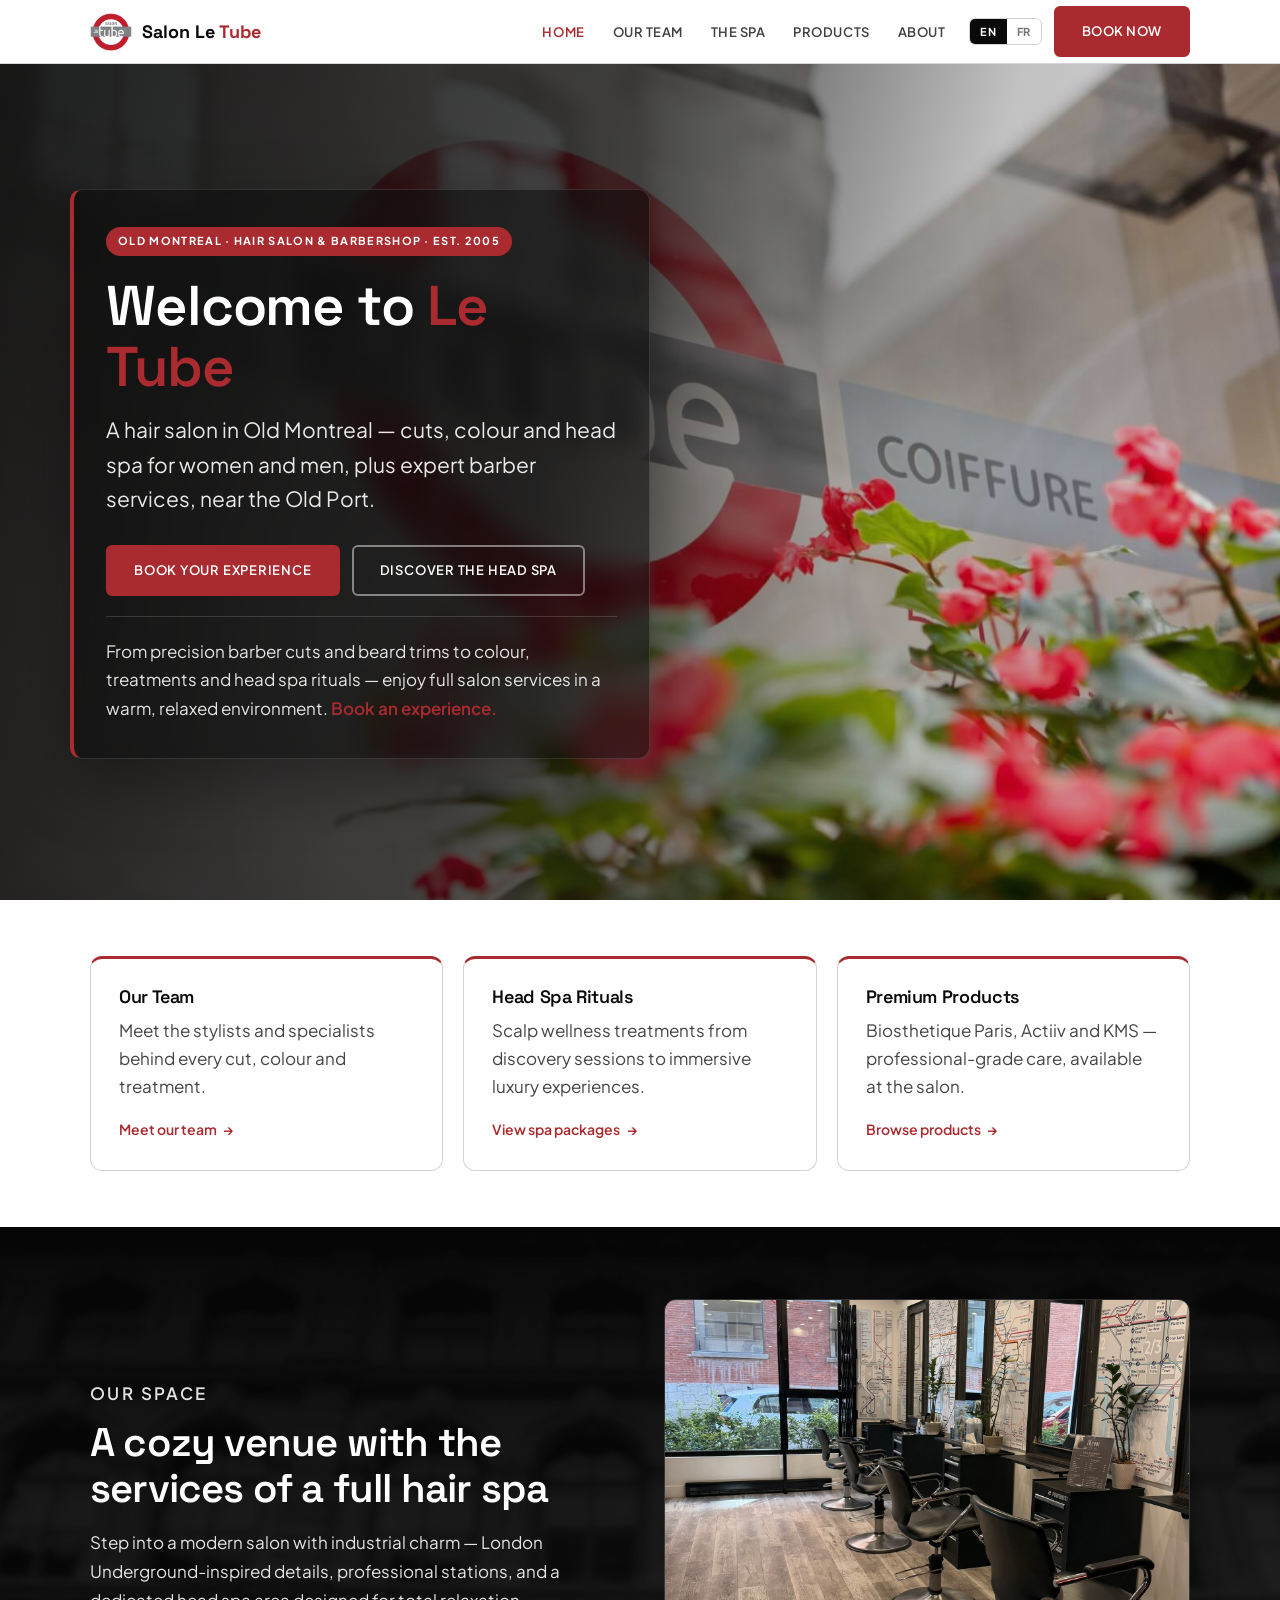
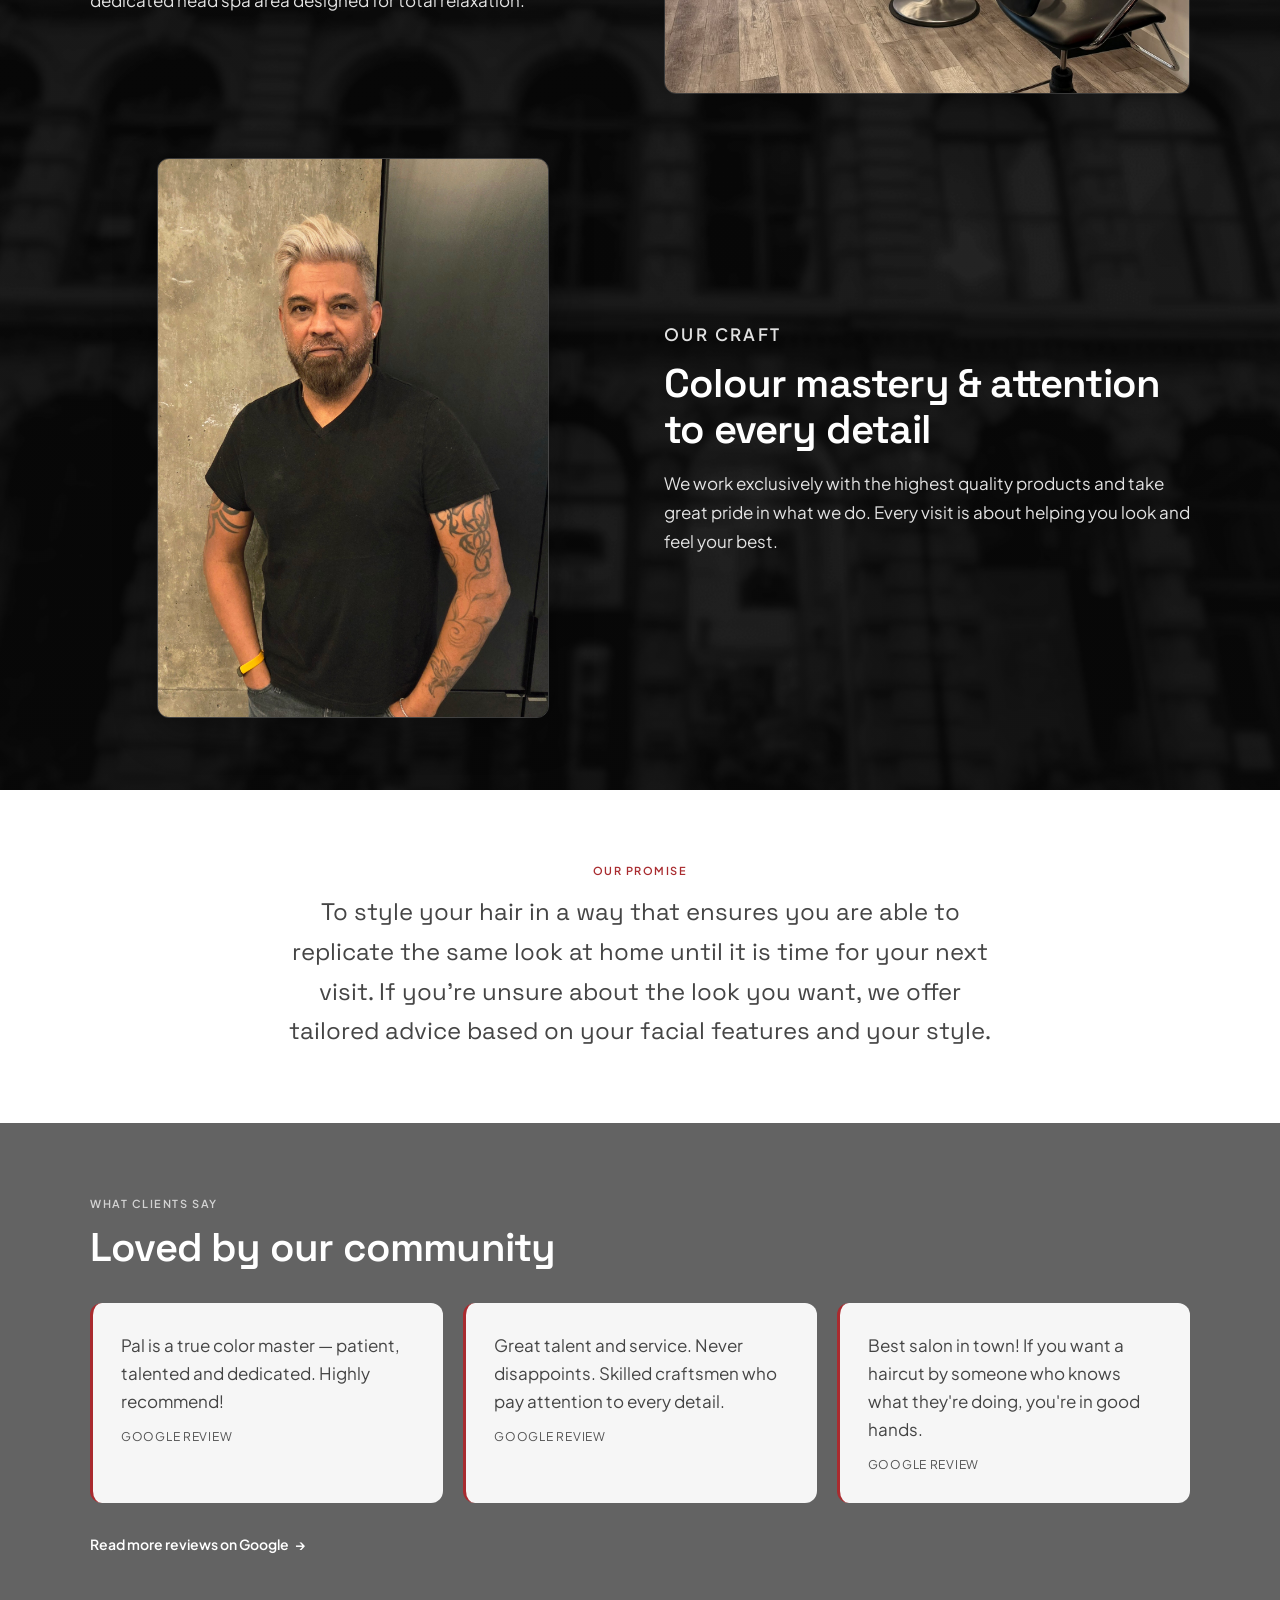
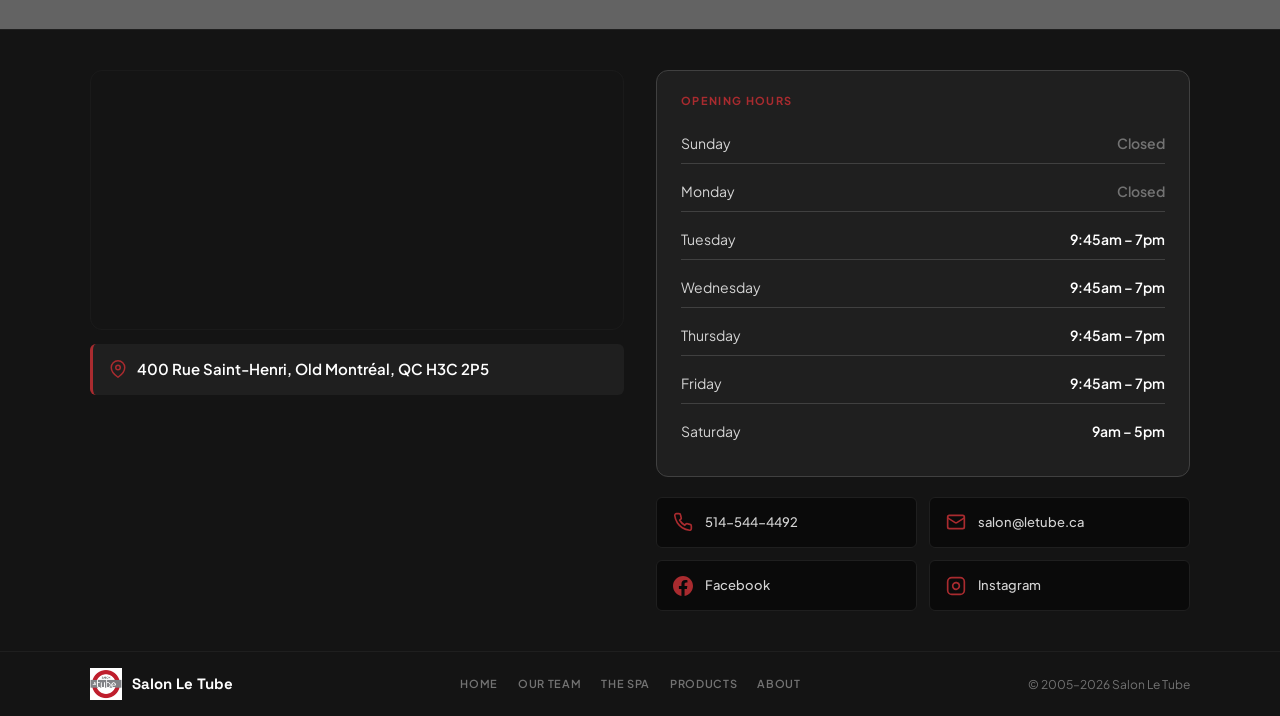
==== index.html @ 4792e8d9 "first commit" ====
<!DOCTYPE html>
<html lang="en">
<head>
  <meta charset="UTF-8">
  <meta name="viewport" content="width=device-width, initial-scale=1.0">
  <meta name="description" content="Salon Le Tube — hair salon and barbershop in Old Montreal near the Old Port. Haircuts, barber services, colour, head spa and extensions since 2005.">
  <meta name="keywords" content="hair salon Montreal, barbershop Montreal, barber Old Montreal, Salon Le Tube">
  <meta name="author" content="Salon Le Tube">
  <meta name="geo.region" content="CA-QC">
  <meta name="geo.placename" content="Montréal">
  <title>Salon Le Tube | Hair Salon &amp; Barbershop in Old Montreal</title>
  <link rel="canonical" href="https://letube.ca/">
  <link rel="icon" type="image/png" href="assets/images/logo-icon.png">
  <meta property="og:type" content="website">
  <meta property="og:site_name" content="Salon Le Tube">
  <meta property="og:url" content="https://letube.ca/">
  <meta property="og:title" content="Salon Le Tube | Hair Salon &amp; Barbershop in Old Montreal">
  <meta property="og:description" content="Hair salon and barbershop in Old Montreal near the Old Port. Cuts, barber services, colour and head spa.">
  <meta property="og:image" content="https://letube.ca/assets/images/hero-original-bg.jpg">
  <meta property="og:locale" content="en_CA">
  <meta property="og:locale:alternate" content="fr_CA">
  <meta name="twitter:card" content="summary_large_image">
  <meta name="twitter:title" content="Salon Le Tube | Hair Salon &amp; Barbershop in Old Montreal">
  <meta name="twitter:description" content="Hair salon and barbershop in Old Montreal near the Old Port.">
  <meta name="twitter:image" content="https://letube.ca/assets/images/hero-original-bg.jpg">
  <script type="application/ld+json" id="schema-json"></script>
  <link rel="preconnect" href="https://fonts.googleapis.com">
  <link rel="preconnect" href="https://fonts.gstatic.com" crossorigin>
  <link href="https://fonts.googleapis.com/css2?family=Plus+Jakarta+Sans:wght@400;500;600;700&family=Space+Grotesk:wght@400;500;600;700&display=swap" rel="stylesheet">
  <link rel="stylesheet" href="css/styles.css">
</head>
<body data-page="home">

  <header class="site-header">
    <div class="header-inner">
      <a href="index.html" class="logo">
        <img src="assets/images/logo-icon.png" alt="" width="42" height="42">
        <span class="logo-text">Salon Le <span>Tube</span></span>
      </a>
      <button class="nav-toggle" aria-label="Open menu" aria-expanded="false">
        <span></span><span></span><span></span>
      </button>
      <nav class="main-nav">
        <ul>
          <li><a href="index.html" class="active" data-i18n="nav.home">Home</a></li>
          <li><a href="team.html" data-i18n="nav.team">Our Team</a></li>
          <li><a href="spa.html" data-i18n="nav.spa">The Spa</a></li>
          <li><a href="products.html" data-i18n="nav.products">Products</a></li>
          <li><a href="about.html" data-i18n="nav.about">About</a></li>
        </ul>
        <div class="nav-actions">
          <div class="lang-toggle" role="group" aria-label="Language">
            <button type="button" class="lang-btn active" data-lang="en" aria-pressed="true">EN</button>
            <button type="button" class="lang-btn" data-lang="fr" aria-pressed="false">FR</button>
          </div>
          <a href="tel:+15145444492" class="btn btn-primary" data-i18n="nav.book">Book Now</a>
        </div>
      </nav>
    </div>
  </header>

  <main>
    <section class="hero">
      <div class="hero-bg">
        <img src="assets/images/hero-original-bg.jpg" alt="Salon Le Tube storefront in Old Montreal" data-i18n-alt="home.hero.alt">
        <div class="hero-overlay"></div>
      </div>
      <div class="container hero-inner">
        <div class="hero-content-box">
          <span class="hero-badge" data-i18n="home.hero.badge">Old Montreal · Est. 2005</span>
          <h1 data-i18n-html="home.hero.title">Welcome to <span class="text-red">Le Tube</span></h1>
          <p class="hero-sub" data-i18n="home.hero.sub">A hair salon in Old Montreal — cuts, colour and head spa for women and men, plus expert barber services, near the Old Port.</p>
          <div class="hero-actions">
            <a href="tel:+15145444492" class="btn btn-primary" data-i18n="home.hero.book">Book Your Experience</a>
            <a href="spa.html" class="btn btn-outline" data-i18n="home.hero.spa">Discover the Head Spa</a>
          </div>
          <p class="hero-tagline" data-i18n-html="home.hero.tagline">Enjoy all the services of a large hair spa while feeling at home in a warm, relaxed environment. <a href="tel:+15145444492">Book an experience.</a></p>
        </div>
      </div>
    </section>

    <section class="section intro-strip">
      <div class="container">
        <div class="intro-grid">
          <article class="intro-card">
            <h3 data-i18n="home.card.team.title">Our Team</h3>
            <p data-i18n="home.card.team.text">Meet the stylists and specialists behind every cut, colour and treatment.</p>
            <a href="team.html" class="link-arrow" data-i18n="home.card.team.link">Meet our team</a>
          </article>
          <article class="intro-card">
            <h3 data-i18n="home.card.spa.title">Head Spa Rituals</h3>
            <p data-i18n="home.card.spa.text">Scalp wellness treatments from discovery sessions to immersive luxury experiences.</p>
            <a href="spa.html" class="link-arrow" data-i18n="home.card.spa.link">View spa packages</a>
          </article>
          <article class="intro-card">
            <h3 data-i18n="home.card.products.title">Premium Products</h3>
            <p data-i18n="home.card.products.text">Biosthetique Paris, Actiiv and KMS — professional-grade care, available at the salon.</p>
            <a href="products.html" class="link-arrow" data-i18n="home.card.products.link">Browse products</a>
          </article>
        </div>
      </div>
    </section>

    <section class="section home-showcase">
      <div class="home-showcase-bg" aria-hidden="true"></div>
      <div class="home-showcase-overlay" aria-hidden="true"></div>
      <div class="container home-showcase-inner">
        <div class="showcase-row">
          <div class="showcase-text">
            <p class="eyebrow" data-i18n="home.space.eyebrow">Our Space</p>
            <h2 data-i18n="home.space.title">A cozy venue with the services of a full hair spa</h2>
            <p data-i18n="home.space.text">Step into a modern salon with industrial charm — London Underground-inspired details, professional stations, and a dedicated head spa area designed for total relaxation.</p>
          </div>
          <div class="showcase-image">
            <img src="assets/images/salon-stations.jpg" alt="Styling stations at Salon Le Tube" data-i18n-alt="home.space.alt">
          </div>
        </div>
        <div class="showcase-row reverse">
          <div class="showcase-text">
            <p class="eyebrow" data-i18n="home.craft.eyebrow">Our Craft</p>
            <h2 data-i18n="home.craft.title">Colour mastery &amp; attention to every detail</h2>
            <p data-i18n="home.craft.text">We work exclusively with the highest quality products and take great pride in what we do. Every visit is about helping you look and feel your best.</p>
          </div>
          <div class="showcase-image showcase-image--portrait">
            <img src="assets/images/salon-detail.jpg" alt="Stylist at Salon Le Tube" data-i18n-alt="home.craft.alt">
          </div>
        </div>
      </div>
    </section>

    <section class="section promise-section">
      <div class="container narrow">
        <p class="eyebrow red" data-i18n="home.promise.eyebrow">Our Promise</p>
        <blockquote data-i18n="home.promise.text">
          To style your hair in a way that ensures you are able to replicate the same look at home until it is time for your next visit. If you're unsure about the look you want, we offer tailored advice based on your facial features and your style.
        </blockquote>
      </div>
    </section>

    <section class="section reviews-section">
      <div class="reviews-video-bg" aria-hidden="true">
        <video autoplay muted loop playsinline>
          <source src="assets/images/salonvideo.mp4" type="video/mp4">
        </video>
        <div class="reviews-video-overlay"></div>
      </div>
      <div class="container reviews-content">
        <p class="eyebrow" data-i18n="home.reviews.eyebrow">What Clients Say</p>
        <h2 data-i18n="home.reviews.title">Loved by our community</h2>
        <div class="reviews-grid">
          <figure class="review-card">
            <blockquote data-i18n="home.reviews.1">Pal is a true color master — patient, talented and dedicated. Highly recommend!</blockquote>
            <figcaption data-i18n="home.reviews.source">Google Review</figcaption>
          </figure>
          <figure class="review-card">
            <blockquote data-i18n="home.reviews.2">Great talent and service. Never disappoints. Skilled craftsmen who pay attention to every detail.</blockquote>
            <figcaption data-i18n="home.reviews.source">Google Review</figcaption>
          </figure>
          <figure class="review-card">
            <blockquote data-i18n="home.reviews.3">Best salon in town! If you want a haircut by someone who knows what they're doing, you're in good hands.</blockquote>
            <figcaption data-i18n="home.reviews.source">Google Review</figcaption>
          </figure>
        </div>
        <a href="https://www.google.com/maps/search/Salon+Le+Tube+Montreal" target="_blank" rel="noopener" class="link-arrow link-arrow-light" data-i18n="home.reviews.link">Read more reviews on Google</a>
      </div>
    </section>
  </main>

  <div id="site-footer" data-partial="partials/footer.html"></div>

  <script src="js/footer-template.js"></script>
  <script src="js/seo.js"></script>
  <script src="js/i18n.js"></script>
  <script src="js/main.js"></script>
</body>
</html>
---- css/styles.css ----
/* Salon Le Tube — Black / Grey / Red */

:root {
  --black: #0a0a0a;
  --black-soft: #141414;
  --grey-900: #1f1f1f;
  --grey-700: #404040;
  --grey-500: #737373;
  --grey-600: #525252;
  --text-body-muted: #454545;
  --grey-300: #d4d4d4;
  --grey-100: #f5f5f5;
  --white: #ffffff;
  --red: #a92b2f;
  --red-hover: #c43338;
  --red-muted: rgba(169, 43, 47, 0.12);

  --font-display: 'Space Grotesk', system-ui, sans-serif;
  --font-body: 'Plus Jakarta Sans', system-ui, sans-serif;

  --header-height: 64px;
  --radius: 6px;
  --radius-lg: 12px;
  --shadow: 0 4px 24px rgba(0, 0, 0, 0.08);
  --transition: 0.25s ease;
}

*, *::before, *::after {
  box-sizing: border-box;
  margin: 0;
  padding: 0;
}

html {
  scroll-padding-top: var(--header-height);
  background: var(--grey-100);
}

body {
  display: flex;
  flex-direction: column;
  min-height: 100vh;
  font-family: var(--font-body);
  font-size: 1rem;
  line-height: 1.65;
  color: var(--grey-900);
  background: var(--grey-100);
  -webkit-font-smoothing: antialiased;
}

body.page-enter {
  animation: page-enter 0.32s ease-out forwards;
}

@keyframes page-enter {
  from { opacity: 0.92; }
  to { opacity: 1; }
}

@media (prefers-reduced-motion: reduce) {
  body.page-enter {
    animation: none;
  }

  .barber-pole-inner {
    animation: none;
  }

  .image-lightbox-dialog {
    animation: none;
  }

  .reviews-video-bg video {
    display: none;
  }

  .reviews-section {
    background: var(--black-soft);
  }
}

main {
  flex: 1;
}

img {
  max-width: 100%;
  height: auto;
  display: block;
}

a {
  color: inherit;
  text-decoration: none;
}

ul { list-style: none; }
address { font-style: normal; }

h1, h2, h3, h4 {
  font-family: var(--font-display);
  font-weight: 600;
  line-height: 1.15;
  color: var(--black);
  letter-spacing: -0.02em;
}

h1 { font-size: clamp(2.25rem, 5vw, 3.75rem); }
h2 { font-size: clamp(1.75rem, 3.5vw, 2.5rem); }
h3 { font-size: clamp(1.25rem, 2.5vw, 1.625rem); }

.text-red { color: var(--red); }

.eyebrow {
  font-size: 0.6875rem;
  font-weight: 600;
  letter-spacing: 0.14em;
  text-transform: uppercase;
  color: var(--grey-500);
  margin-bottom: 0.75rem;
}

.eyebrow.red { color: var(--red); }

.section-sub {
  font-size: 1.125rem;
  color: var(--text-body-muted);
  max-width: 560px;
  margin-top: 0.75rem;
  line-height: 1.65;
}

.container {
  width: 100%;
  max-width: 1140px;
  margin: 0 auto;
  padding: 0 1.25rem;
}

.container.narrow { max-width: 760px; }

.section {
  padding: 4.5rem 0;
}

.page-hero {
  position: relative;
  color: var(--white);
  padding: calc(var(--header-height) + 3.5rem) 0 3.5rem;
  text-align: center;
  overflow: hidden;
}

.page-hero-bg {
  position: absolute;
  inset: 0;
  background-size: cover;
  background-position: center;
  transform: scale(1.03);
}

.page-hero-bg--blur {
  filter: blur(10px);
  transform: scale(1.12);
}

.page-hero-overlay {
  position: absolute;
  inset: 0;
  background: linear-gradient(135deg, rgba(10, 10, 10, 0.88) 0%, rgba(10, 10, 10, 0.72) 50%, rgba(169, 43, 47, 0.35) 100%);
}

.page-hero-content {
  position: relative;
  z-index: 1;
}

.page-hero h1 { color: var(--white); }

.page-hero .section-sub {
  color: rgba(255, 255, 255, 0.88);
  font-size: 1.125rem;
  margin: 0.75rem auto 0;
  max-width: 640px;
}

.page-header {
  background: var(--black);
  color: var(--white);
  padding: calc(var(--header-height) + 3rem) 0 3rem;
  text-align: center;
}

.page-header h1 { color: var(--white); }
.page-header .section-sub {
  color: var(--grey-300);
  margin: 0.75rem auto 0;
}

.section-header {
  text-align: center;
  margin-bottom: 3rem;
}

/* Buttons */
.btn {
  display: inline-flex;
  align-items: center;
  justify-content: center;
  padding: 0.8125rem 1.625rem;
  font-family: var(--font-body);
  font-size: 0.8125rem;
  font-weight: 600;
  letter-spacing: 0.06em;
  text-transform: uppercase;
  border-radius: var(--radius);
  border: 2px solid transparent;
  cursor: pointer;
  transition: all var(--transition);
}

.btn-primary {
  background: var(--red);
  color: var(--white);
  border-color: var(--red);
}

.btn-primary:hover,
.btn-primary:focus-visible {
  background: var(--black);
  border-color: var(--black);
  color: var(--white);
}

.main-nav .btn-primary,
.nav-actions .btn-primary {
  color: var(--white);
}

.main-nav .btn-primary:hover,
.main-nav .btn-primary:focus-visible,
.nav-actions .btn-primary:hover,
.nav-actions .btn-primary:focus-visible {
  background: var(--black);
  border-color: var(--black);
  color: var(--white);
}

.btn-outline {
  background: transparent;
  color: var(--white);
  border-color: rgba(255, 255, 255, 0.45);
}

.btn-outline:hover {
  border-color: var(--white);
  background: rgba(255, 255, 255, 0.08);
}

.btn-outline-dark {
  color: var(--black);
  border-color: var(--grey-300);
}

.btn-outline-dark:hover {
  border-color: var(--red);
  color: var(--red);
}

.btn-block { width: 100%; }

.link-arrow {
  display: inline-flex;
  align-items: center;
  gap: 0.4rem;
  font-size: 0.875rem;
  font-weight: 600;
  color: var(--red);
  transition: gap var(--transition);
}

.link-arrow::after {
  content: '→';
  transition: transform var(--transition);
}

.link-arrow:hover { gap: 0.65rem; }
.link-arrow:hover::after { transform: translateX(3px); }

/* Language toggle */
.lang-toggle {
  display: flex;
  align-items: center;
  border: 1px solid var(--grey-300);
  border-radius: var(--radius);
  overflow: hidden;
}

.lang-btn {
  padding: 0.375rem 0.625rem;
  font-family: var(--font-body);
  font-size: 0.6875rem;
  font-weight: 700;
  letter-spacing: 0.06em;
  background: transparent;
  border: none;
  color: var(--grey-500);
  cursor: pointer;
  transition: all var(--transition);
}

.lang-btn:hover {
  color: var(--black);
  background: var(--grey-100);
}

.lang-btn.active {
  background: var(--black);
  color: var(--white);
}

.nav-actions {
  display: flex;
  align-items: center;
  gap: 0.75rem;
}

/* Header */
.site-header {
  position: sticky;
  top: 0;
  z-index: 1000;
  height: var(--header-height);
  background: var(--white);
  border-bottom: 1px solid var(--grey-300);
}

.header-inner {
  display: flex;
  align-items: center;
  justify-content: space-between;
  max-width: 1140px;
  margin: 0 auto;
  padding: 0 1.25rem;
  height: 100%;
}

.logo {
  display: inline-flex;
  align-items: center;
  gap: 0.625rem;
  font-family: var(--font-display);
  font-size: 1.125rem;
  font-weight: 700;
  color: var(--black);
}

.logo img {
  width: 42px;
  height: 42px;
  object-fit: contain;
  flex-shrink: 0;
}

.logo-text span { color: var(--red); }

.main-nav ul {
  display: flex;
  gap: 1.75rem;
}

.main-nav a {
  font-size: 0.8125rem;
  font-weight: 600;
  letter-spacing: 0.04em;
  text-transform: uppercase;
  color: var(--grey-700);
  transition: color var(--transition);
}

.main-nav a:hover,
.main-nav a.active {
  color: var(--red);
}

.nav-toggle {
  display: none;
  flex-direction: column;
  gap: 5px;
  background: none;
  border: none;
  cursor: pointer;
  padding: 4px;
}

.nav-toggle span {
  display: block;
  width: 22px;
  height: 2px;
  background: var(--black);
  transition: all var(--transition);
}

/* Hero — original bg_5.jpg */
.hero {
  position: relative;
  min-height: calc(100vh - var(--header-height));
  display: flex;
  align-items: center;
  overflow: hidden;
}

.hero-bg {
  position: absolute;
  inset: 0;
  z-index: 0;
}

.hero-bg img {
  width: 100%;
  height: 100%;
  object-fit: cover;
  object-position: center;
}

.hero-overlay {
  position: absolute;
  inset: 0;
  background:
    linear-gradient(105deg, rgba(10, 10, 10, 0.92) 0%, rgba(10, 10, 10, 0.75) 42%, rgba(10, 10, 10, 0.25) 68%, rgba(10, 10, 10, 0.1) 100%);
}

.hero-inner {
  position: relative;
  z-index: 1;
  width: 100%;
  padding: 3rem 0 4rem;
}

.hero-content-box {
  max-width: 580px;
  padding: 2.25rem 2rem;
  background: rgba(10, 10, 10, 0.55);
  backdrop-filter: blur(12px);
  border: 1px solid rgba(255, 255, 255, 0.12);
  border-left: 4px solid var(--red);
  border-radius: var(--radius-lg);
  color: var(--white);
  box-shadow: 0 24px 64px rgba(0, 0, 0, 0.35);
}

.hero-badge {
  display: inline-block;
  padding: 0.35rem 0.75rem;
  margin-bottom: 1.25rem;
  font-size: 0.6875rem;
  font-weight: 700;
  letter-spacing: 0.12em;
  text-transform: uppercase;
  color: var(--white);
  background: var(--red);
  border-radius: 100px;
}

.hero-content-box h1 {
  color: var(--white);
  font-size: clamp(2rem, 5vw, 3.5rem);
  margin-bottom: 1rem;
  line-height: 1.08;
}

.hero-sub {
  font-size: clamp(1.0625rem, 2.2vw, 1.3125rem);
  color: rgba(255, 255, 255, 0.9);
  line-height: 1.65;
  margin-bottom: 1.75rem;
}

.hero-actions {
  display: flex;
  flex-wrap: wrap;
  gap: 0.75rem;
}

.hero-tagline {
  margin-top: 1.25rem;
  padding-top: 1.25rem;
  border-top: 1px solid rgba(255, 255, 255, 0.15);
  font-size: 1.0625rem;
  color: rgba(255, 255, 255, 0.88);
  line-height: 1.65;
}

.hero-tagline a {
  color: var(--red);
  font-weight: 600;
}

.hero-tagline a:hover { text-decoration: underline; }

/* Intro cards */
.intro-strip {
  background: var(--white);
  padding: 3.5rem 0;
}

.intro-grid {
  display: grid;
  grid-template-columns: repeat(3, 1fr);
  gap: 1.25rem;
}

.intro-card {
  padding: 1.75rem;
  background: var(--white);
  border: 1px solid var(--grey-300);
  border-radius: var(--radius-lg);
  border-top: 3px solid var(--red);
  transition: border-color var(--transition), transform var(--transition), box-shadow var(--transition);
}

.intro-card:hover {
  border-color: var(--grey-300);
  border-top-color: var(--red);
  transform: translateY(-4px);
  box-shadow: var(--shadow);
}

.intro-card h3 {
  font-size: 1.125rem;
  margin-bottom: 0.5rem;
}

.intro-card p {
  color: var(--text-body-muted);
  font-size: 1.0625rem;
  line-height: 1.65;
  margin-bottom: 1rem;
}

/* Showcase */
.home-showcase {
  position: relative;
  overflow: hidden;
  color: var(--white);
}

.home-showcase-bg {
  position: absolute;
  inset: 0;
  background: url('../assets/images/frontside.png') center center / cover no-repeat;
}

.home-showcase-overlay {
  position: absolute;
  inset: 0;
  background: linear-gradient(180deg, rgba(10, 10, 10, 0.55) 0%, rgba(10, 10, 10, 0.72) 100%);
}

.home-showcase-inner {
  position: relative;
  z-index: 1;
}

.home-showcase .eyebrow {
  color: rgba(255, 255, 255, 0.72);
}

.home-showcase .eyebrow.red {
  color: var(--red);
}

.home-showcase .showcase-text h2 {
  color: var(--white);
}

.home-showcase .showcase-text p {
  color: rgba(255, 255, 255, 0.88);
}

.home-showcase .showcase-image {
  border-color: rgba(255, 255, 255, 0.15);
}

.showcase-row {
  display: grid;
  grid-template-columns: 1fr 1fr;
  gap: 3rem;
  align-items: center;
  margin-bottom: 4rem;
}

.showcase-row:last-child { margin-bottom: 0; }

.showcase-row.reverse .showcase-text { order: 2; }
.showcase-row.reverse .showcase-image { order: 1; }

.showcase-text h2 { margin-bottom: 1rem; }
.showcase-text p {
  color: var(--text-body-muted);
  font-size: 1.0625rem;
  line-height: 1.7;
}

.showcase-image {
  border-radius: var(--radius-lg);
  overflow: hidden;
  border: 1px solid var(--grey-300);
}

.showcase-image img {
  width: 100%;
  aspect-ratio: 4/3;
  object-fit: cover;
}

.showcase-image--portrait {
  background: transparent;
  border: none;
  overflow: visible;
  display: flex;
  justify-content: center;
  align-items: center;
}

.showcase-image--portrait img {
  width: auto;
  max-width: 100%;
  max-height: min(560px, 72vh);
  height: auto;
  aspect-ratio: auto;
  object-fit: contain;
  object-position: center;
  border-radius: var(--radius-lg);
  border: 1px solid rgba(255, 255, 255, 0.2);
  box-shadow: 0 12px 40px rgba(0, 0, 0, 0.35);
}

/* Promise */
.promise-section {
  background: var(--white);
  color: var(--grey-900);
  text-align: center;
}

.promise-section blockquote {
  font-family: var(--font-display);
  font-size: clamp(1.125rem, 2.5vw, 1.5rem);
  font-weight: 400;
  line-height: 1.65;
  color: var(--text-body-muted);
}

/* Reviews */
.reviews-section {
  position: relative;
  overflow: hidden;
  color: var(--white);
}

.reviews-video-bg {
  position: absolute;
  inset: 0;
  z-index: 0;
}

.reviews-video-bg video {
  width: 100%;
  height: 100%;
  object-fit: cover;
}

.reviews-video-overlay {
  position: absolute;
  inset: 0;
  background: rgba(10, 10, 10, 0.62);
}

.reviews-content {
  position: relative;
  z-index: 1;
}

.reviews-section .eyebrow {
  color: rgba(255, 255, 255, 0.72);
}

.reviews-section h2 {
  margin-bottom: 2rem;
  color: var(--white);
}

.link-arrow-light {
  color: var(--white);
}

.link-arrow-light:hover {
  color: var(--red);
}

.reviews-grid {
  display: grid;
  grid-template-columns: repeat(3, 1fr);
  gap: 1.25rem;
  margin-bottom: 1.75rem;
}

.review-card {
  padding: 1.75rem;
  background: rgba(255, 255, 255, 0.94);
  border-radius: var(--radius-lg);
  border-left: 3px solid var(--red);
  backdrop-filter: blur(6px);
}

.review-card blockquote {
  font-size: 1.0625rem;
  line-height: 1.65;
  margin-bottom: 0.75rem;
  color: var(--text-body-muted);
}

.review-card figcaption {
  font-size: 0.75rem;
  color: var(--grey-600);
  text-transform: uppercase;
  letter-spacing: 0.06em;
}

/* Team */
.team-section { background: var(--grey-100); }

.team-member {
  display: grid;
  grid-template-columns: 300px 1fr;
  gap: 2.5rem;
  align-items: start;
  padding: 2.5rem 0;
  border-bottom: 1px solid var(--grey-300);
}

.team-member:last-child { border-bottom: none; }

.team-member.reverse { direction: rtl; }
.team-member.reverse > * { direction: ltr; }

.team-photo {
  border-radius: var(--radius-lg);
  overflow: hidden;
  aspect-ratio: 3/4;
  border: 1px solid var(--grey-300);
}

.team-photo img {
  width: 100%;
  height: 100%;
  object-fit: cover;
}

.photo-placeholder {
  width: 100%;
  height: 100%;
  min-height: 360px;
  background: var(--white);
  display: flex;
  align-items: center;
  justify-content: center;
  border: 2px dashed var(--grey-300);
  border-radius: var(--radius-lg);
}

.photo-placeholder span {
  font-size: 0.75rem;
  color: var(--grey-500);
  text-transform: uppercase;
  letter-spacing: 0.1em;
}

.team-role {
  font-size: 0.75rem;
  font-weight: 600;
  color: var(--red);
  text-transform: uppercase;
  letter-spacing: 0.08em;
  margin-bottom: 1rem;
}

.team-bio {
  margin-bottom: 1.5rem;
  color: var(--text-body-muted);
  font-size: 1.0625rem;
  line-height: 1.7;
}

.team-services h4 {
  font-family: var(--font-body);
  font-size: 0.6875rem;
  font-weight: 700;
  text-transform: uppercase;
  letter-spacing: 0.1em;
  margin-bottom: 0.625rem;
}

.team-services ul {
  display: flex;
  flex-wrap: wrap;
  gap: 0.5rem;
}

.team-services li {
  padding: 0.3rem 0.75rem;
  background: var(--white);
  border: 1px solid var(--grey-300);
  border-radius: 100px;
  font-size: 0.8125rem;
  color: var(--grey-700);
}

.team-role-row {
  display: flex;
  align-items: center;
  gap: 0.75rem;
  margin-bottom: 1rem;
  flex-wrap: wrap;
}

.team-role-row .team-role {
  margin-bottom: 0;
}

.barber-badge {
  display: inline-flex;
  align-items: center;
  gap: 0.5rem;
  padding: 0.35rem 0.75rem 0.35rem 0.5rem;
  background: var(--black);
  color: var(--white);
  border-radius: 100px;
  font-size: 0.625rem;
  font-weight: 700;
  letter-spacing: 0.08em;
  text-transform: uppercase;
  border: 1px solid var(--grey-700);
}

.barber-pole {
  display: block;
  width: 16px;
  height: 32px;
  border-radius: 8px;
  border: 2px solid rgba(255, 255, 255, 0.35);
  overflow: hidden;
  background: var(--white);
  flex-shrink: 0;
  box-shadow: inset 0 0 0 1px rgba(0, 0, 0, 0.15);
}

.barber-pole-inner {
  display: block;
  width: 100%;
  height: 200%;
  background: repeating-linear-gradient(
    -45deg,
    var(--red) 0 6px,
    var(--white) 6px 12px,
    #1e3a5f 12px 18px
  );
  animation: barber-pole-spin 1.2s linear infinite;
}

@keyframes barber-pole-spin {
  from { transform: translateY(0); }
  to { transform: translateY(-18px); }
}

.service-menu {
  display: flex;
  flex-direction: column;
  gap: 1.25rem;
}

.service-menu-note {
  font-size: 0.75rem;
  color: var(--grey-500);
  font-style: italic;
  margin-bottom: 0.25rem;
}

.service-category h5 {
  font-family: var(--font-body);
  font-size: 0.6875rem;
  font-weight: 700;
  letter-spacing: 0.12em;
  text-transform: uppercase;
  color: var(--red);
  margin-bottom: 0.625rem;
  padding-bottom: 0.375rem;
  border-bottom: 1px solid var(--grey-300);
}

.service-category h5 .from-label {
  font-weight: 500;
  color: var(--grey-500);
  text-transform: none;
  letter-spacing: 0;
  font-size: 0.625rem;
}

.service-price-list {
  display: flex;
  flex-direction: column;
  gap: 0;
}

.service-price-list li {
  display: flex;
  justify-content: space-between;
  align-items: baseline;
  gap: 1rem;
  padding: 0.5rem 0;
  border-bottom: 1px dotted var(--grey-300);
  font-size: 0.875rem;
  color: var(--grey-700);
  background: transparent;
  border-radius: 0;
  border-left: none;
  border-right: none;
  border-top: none;
}

.service-price-list li:last-child {
  border-bottom: none;
}

.service-name {
  flex: 1;
}

.service-price {
  font-weight: 700;
  color: var(--black);
  white-space: nowrap;
}

.salon-services-section {
  background: var(--white);
  border-top: 1px solid var(--grey-300);
}

.salon-services-section .section-header {
  margin-bottom: 2rem;
}

.salon-services-section .section-header h2 {
  font-size: clamp(1.25rem, 2.5vw, 1.625rem);
  letter-spacing: 0.06em;
  text-transform: uppercase;
}

.salon-services-section .team-member {
  border-bottom: none;
  padding-top: 0;
}

/* Spa */
.spa-section {
  background: #ebe7e2;
}

.spa-intro {
  max-width: 640px;
  margin: 0 auto 3rem;
  text-align: center;
  color: var(--text-body-muted);
  font-size: 1.125rem;
  line-height: 1.7;
}

.spa-packages {
  display: grid;
  grid-template-columns: repeat(2, 1fr);
  gap: 1.25rem;
  margin-bottom: 2.5rem;
}

.spa-card {
  position: relative;
  background: var(--white);
  border-radius: var(--radius-lg);
  padding: 1.75rem;
  border: 1px solid var(--grey-300);
  transition: border-color var(--transition);
}

.spa-card:hover { border-color: var(--red); }

.spa-card.featured {
  border-color: var(--red);
  box-shadow: 0 0 0 1px var(--red);
}

.spa-card-badge {
  position: absolute;
  top: -10px;
  right: 1.25rem;
  background: var(--red);
  color: var(--white);
  font-size: 0.625rem;
  font-weight: 700;
  text-transform: uppercase;
  letter-spacing: 0.08em;
  padding: 0.2rem 0.625rem;
  border-radius: 100px;
}

.spa-card-header {
  display: flex;
  justify-content: space-between;
  margin-bottom: 0.75rem;
}

.spa-duration {
  font-size: 0.75rem;
  font-weight: 700;
  color: var(--red);
  text-transform: uppercase;
  letter-spacing: 0.06em;
}

.spa-formula {
  font-size: 0.8125rem;
  color: var(--grey-500);
  margin-bottom: 1rem;
}

.spa-includes li {
  position: relative;
  padding-left: 1rem;
  font-size: 0.875rem;
  color: var(--grey-700);
  margin-bottom: 0.375rem;
}

.spa-includes li::before {
  content: '';
  position: absolute;
  left: 0;
  top: 0.55em;
  width: 4px;
  height: 4px;
  background: var(--red);
  border-radius: 50%;
}

.spa-tagline {
  font-size: 0.875rem;
  color: var(--grey-500);
  margin: 1rem 0;
  font-style: italic;
}

.spa-price {
  font-family: var(--font-display);
  font-size: 1.375rem;
  font-weight: 700;
  color: var(--black);
}

.spa-visual {
  max-width: 860px;
  margin: 0 auto 2rem;
  border-radius: var(--radius-lg);
  overflow: hidden;
  border: 1px solid var(--grey-700);
}

.spa-cta { text-align: center; }

.spa-video-layout {
  display: flex;
  flex-wrap: wrap;
  align-items: center;
  justify-content: center;
  gap: 1.25rem 1.5rem;
  width: fit-content;
  max-width: 100%;
  margin: 2.5rem auto 0;
  padding: 1.25rem 1.5rem;
  background: var(--white);
  border-radius: var(--radius-lg);
  border: 1px solid var(--grey-300);
  box-shadow: 0 10px 28px rgba(0, 0, 0, 0.07);
}

.spa-video-copy {
  flex: 0 1 220px;
  max-width: 220px;
}

.spa-video-copy .eyebrow {
  margin-bottom: 0.375rem;
}

.spa-video-copy h2 {
  font-size: 1.25rem;
  line-height: 1.25;
  margin-bottom: 0.5rem;
}

.spa-video-copy p {
  color: var(--text-body-muted);
  font-size: 0.875rem;
  line-height: 1.55;
  margin: 0;
}

.spa-video-wrap {
  position: relative;
  flex-shrink: 0;
  width: 240px;
  margin: 0;
  border-radius: var(--radius-lg);
  overflow: hidden;
  border: 1px solid var(--grey-300);
  box-shadow: 0 12px 32px rgba(0, 0, 0, 0.1);
  background: var(--black-soft);
  aspect-ratio: 9 / 16;
}

.spa-video-wrap::before {
  content: '';
  position: absolute;
  top: 0;
  left: 0;
  width: 4px;
  height: 100%;
  background: var(--red);
  z-index: 2;
  pointer-events: none;
}

.spa-video-wrap video {
  width: 100%;
  height: 100%;
  display: block;
  object-fit: contain;
  vertical-align: middle;
  background: var(--black-soft);
}

/* Products */
.products-section { background: var(--grey-100); }

.product-brand {
  padding: 0;
  margin-bottom: 2rem;
}

.product-brand:last-child { margin-bottom: 0; }

.product-brand-card {
  background: var(--white);
  border: 1px solid var(--grey-300);
  border-radius: var(--radius-lg);
  overflow: hidden;
  box-shadow: var(--shadow);
}

.product-brand-layout {
  display: grid;
  grid-template-columns: minmax(0, 380px) 1fr;
  gap: 0;
  align-items: stretch;
}

.product-brand-text {
  padding: 2rem 2rem 2.25rem;
  border-right: 1px solid var(--grey-300);
  display: flex;
  flex-direction: column;
  justify-content: center;
}

.product-brand-text h2 {
  font-size: clamp(1.375rem, 2.5vw, 1.75rem);
  margin-bottom: 0.75rem;
}

.product-brand-text p {
  color: var(--text-body-muted);
  font-size: 1.0625rem;
  line-height: 1.7;
}

.product-brand-tag {
  display: inline-block;
  margin-top: 1rem;
  font-size: 0.6875rem;
  font-weight: 700;
  letter-spacing: 0.1em;
  text-transform: uppercase;
  color: var(--red);
}

.product-gallery {
  display: grid;
  gap: 0.75rem;
  padding: 1rem;
  align-content: center;
  background: var(--grey-100);
}

.product-gallery--1 {
  grid-template-columns: 1fr;
  max-width: 520px;
  margin: 0 auto;
  width: 100%;
}

.product-gallery--2 {
  grid-template-columns: repeat(2, 1fr);
}

.product-gallery--4 {
  grid-template-columns: repeat(2, 1fr);
}

.product-gallery img {
  width: 100%;
  height: auto;
  display: block;
  border-radius: var(--radius);
  border: 1px solid var(--grey-300);
  background: var(--white);
  object-fit: contain;
  cursor: zoom-in;
  transition: transform var(--transition), box-shadow var(--transition), border-color var(--transition);
}

.product-gallery img:hover {
  transform: scale(1.02);
  box-shadow: var(--shadow);
  border-color: var(--grey-500);
}

.product-gallery img:focus-visible {
  outline: 2px solid var(--red);
  outline-offset: 3px;
}

/* Image lightbox */
.image-lightbox {
  position: fixed;
  inset: 0;
  z-index: 2000;
  display: flex;
  align-items: center;
  justify-content: center;
  padding: 1.25rem;
}

.image-lightbox[hidden] {
  display: none;
}

.image-lightbox-backdrop {
  position: absolute;
  inset: 0;
  background: rgba(10, 10, 10, 0.88);
  cursor: pointer;
}

.image-lightbox-dialog {
  position: relative;
  z-index: 1;
  max-width: min(960px, 100%);
  max-height: calc(100vh - 2.5rem);
  animation: lightbox-in 0.25s ease-out;
}

.image-lightbox-dialog img {
  max-width: 100%;
  max-height: calc(100vh - 2.5rem);
  width: auto;
  height: auto;
  margin: 0 auto;
  border-radius: var(--radius-lg);
  box-shadow: 0 24px 64px rgba(0, 0, 0, 0.45);
}

.image-lightbox-close {
  position: absolute;
  top: -2.75rem;
  right: 0;
  width: 2.25rem;
  height: 2.25rem;
  border: none;
  border-radius: 50%;
  background: rgba(255, 255, 255, 0.15);
  color: var(--white);
  font-size: 1.5rem;
  line-height: 1;
  cursor: pointer;
  transition: background var(--transition);
}

.image-lightbox-close:hover {
  background: rgba(255, 255, 255, 0.28);
}

@keyframes lightbox-in {
  from { opacity: 0; transform: scale(0.97); }
  to { opacity: 1; transform: scale(1); }
}

.product-photo-placeholder {
  aspect-ratio: 1;
  background: var(--grey-100);
  border: 2px dashed var(--grey-300);
  border-radius: var(--radius);
  display: flex;
  align-items: center;
  justify-content: center;
  text-align: center;
  padding: 1rem;
}

.product-photo-placeholder span {
  font-size: 0.75rem;
  color: var(--grey-500);
  text-transform: uppercase;
  letter-spacing: 0.05em;
}

/* About */
.about-section { background: var(--white); }

.about-layout {
  max-width: 820px;
  margin: 0 auto;
}

.about-main p {
  color: var(--text-body-muted);
  font-size: 1.0625rem;
  line-height: 1.7;
  margin-bottom: 1rem;
}

.about-main h2 { margin-bottom: 1.25rem; }

.about-montage {
  position: relative;
  margin-top: 2.5rem;
  max-width: 620px;
  margin-left: auto;
  margin-right: auto;
  min-height: 380px;
}

.about-montage-primary {
  display: block;
  width: 68%;
  max-height: 480px;
  object-fit: cover;
  object-position: center top;
  border-radius: var(--radius-lg);
  border: 1px solid var(--grey-300);
  box-shadow: var(--shadow);
}

.about-montage-secondary {
  position: absolute;
  right: 0;
  bottom: 0;
  width: 46%;
  max-height: 320px;
  object-fit: cover;
  object-position: center;
  border-radius: var(--radius-lg);
  border: 4px solid var(--white);
  box-shadow: 0 16px 40px rgba(0, 0, 0, 0.18);
}

.about-sidebar {
  display: flex;
  flex-direction: column;
  gap: 1.25rem;
}

.info-card {
  background: var(--white);
  padding: 1.5rem;
  border-radius: var(--radius-lg);
  border: 1px solid var(--grey-300);
}

.info-card h3 {
  font-family: var(--font-body);
  font-size: 0.6875rem;
  font-weight: 700;
  text-transform: uppercase;
  letter-spacing: 0.1em;
  margin-bottom: 0.75rem;
}

.info-card p,
.info-card address {
  color: var(--grey-500);
  font-size: 0.9375rem;
  margin-bottom: 0.375rem;
}

.info-card a:hover { color: var(--red); }

.social-links {
  display: flex;
  gap: 1rem;
  margin-top: 0.5rem;
}

.social-links a {
  font-size: 0.8125rem;
  font-weight: 600;
  color: var(--red);
}

.hours-table {
  width: 100%;
  font-size: 0.875rem;
}

.hours-table td {
  padding: 0.3rem 0;
  color: var(--grey-500);
}

.hours-table td:last-child {
  text-align: right;
  font-weight: 600;
  color: var(--black);
}

/* Footer */
.site-footer {
  background: var(--black-soft);
  color: var(--grey-300);
  margin-top: auto;
  border-top: 1px solid var(--grey-900);
}

.footer-main {
  display: grid;
  grid-template-columns: 1fr 1fr;
  gap: 2rem;
  padding: 2.5rem 1.25rem;
  align-items: start;
}

.footer-map-col iframe {
  width: 100%;
  height: 260px;
  border: 0;
  border-radius: var(--radius-lg);
  display: block;
  filter: grayscale(15%) contrast(1.05);
  border: 1px solid var(--grey-900);
}

.footer-address {
  display: flex;
  align-items: flex-start;
  gap: 0.625rem;
  margin-top: 0.875rem;
  padding: 0.875rem 1rem;
  font-size: 0.9375rem;
  font-weight: 600;
  color: var(--white);
  line-height: 1.5;
  background: var(--grey-900);
  border-radius: var(--radius);
  border-left: 3px solid var(--red);
}

.footer-address svg {
  flex-shrink: 0;
  width: 18px;
  height: 18px;
  margin-top: 0.125rem;
  color: var(--red);
}

.footer-side {
  display: flex;
  flex-direction: column;
  gap: 1.25rem;
}

.footer-hours-card {
  background: var(--grey-900);
  border: 1px solid var(--grey-700);
  border-radius: var(--radius-lg);
  padding: 1.5rem;
}

.footer-hours-card h3 {
  font-family: var(--font-body);
  font-size: 0.6875rem;
  font-weight: 700;
  letter-spacing: 0.12em;
  text-transform: uppercase;
  color: var(--red);
  margin-bottom: 1rem;
}

.footer-hours-list {
  display: flex;
  flex-direction: column;
  gap: 0.5rem;
}

.footer-hours-list li {
  display: flex;
  justify-content: space-between;
  align-items: center;
  padding: 0.5rem 0;
  border-bottom: 1px solid var(--grey-700);
  font-size: 0.875rem;
}

.footer-hours-list li:last-child { border-bottom: none; }

.footer-hours-list li span:first-child {
  color: var(--grey-300);
}

.footer-hours-list li span:last-child {
  font-weight: 600;
  color: var(--white);
}

.footer-hours-list li.is-closed span:last-child {
  color: var(--grey-500);
}

.footer-contact-grid {
  display: grid;
  grid-template-columns: 1fr 1fr;
  gap: 0.75rem;
}

.contact-chip {
  display: flex;
  align-items: center;
  gap: 0.75rem;
  padding: 0.875rem 1rem;
  background: var(--black);
  border: 1px solid var(--grey-900);
  border-radius: var(--radius);
  color: var(--grey-300);
  font-size: 0.8125rem;
  font-weight: 500;
  transition: all var(--transition);
}

.contact-chip:hover {
  border-color: var(--red);
  color: var(--white);
  background: var(--grey-900);
  transform: translateY(-2px);
}

.contact-chip .icon {
  flex-shrink: 0;
  width: 20px;
  height: 20px;
  color: var(--red);
}

.contact-chip:hover .icon { color: var(--white); }

.footer-bottom {
  border-top: 1px solid var(--grey-900);
  padding: 1rem 0;
}

.footer-bottom-inner {
  display: flex;
  align-items: center;
  justify-content: space-between;
  gap: 1.5rem;
  flex-wrap: wrap;
}

.footer-brand {
  display: inline-flex;
  align-items: center;
  gap: 0.625rem;
  font-family: var(--font-display);
  font-size: 0.9375rem;
  font-weight: 700;
  color: var(--white);
}

.footer-brand img {
  width: 32px;
  height: 32px;
  object-fit: contain;
}

.footer-nav {
  display: flex;
  gap: 1.25rem;
  flex-wrap: wrap;
}

.footer-nav a {
  font-size: 0.6875rem;
  font-weight: 600;
  text-transform: uppercase;
  letter-spacing: 0.06em;
  color: var(--grey-500);
  transition: color var(--transition);
}

.footer-nav a:hover { color: var(--white); }

.footer-copy {
  font-size: 0.75rem;
  color: var(--grey-500);
  white-space: nowrap;
}

/* Responsive */
@media (min-width: 921px) {
  .main-nav {
    display: flex;
    align-items: center;
    gap: 1.5rem;
  }

  .nav-actions {
    display: flex;
  }

  .spa-video-layout {
    gap: 1.5rem 2rem;
    padding: 1.5rem 1.75rem;
  }

  .spa-video-wrap { width: 280px; }

  .spa-video-copy {
    flex: 0 1 260px;
    max-width: 260px;
  }

  .spa-video-copy h2 { font-size: 1.375rem; }

  .spa-video-copy p { font-size: 0.9375rem; }
}

@media (max-width: 920px) {
  .nav-toggle { display: flex; }

  .main-nav {
    position: fixed;
    top: var(--header-height);
    left: 0;
    right: 0;
    bottom: 0;
    background: var(--white);
    flex-direction: column;
    align-items: stretch;
    justify-content: space-between;
    gap: 0;
    padding: 2.5rem 1.5rem 2rem;
    transform: translateX(100%);
    transition: transform var(--transition);
  }

  .main-nav.open { transform: translateX(0); }

  .main-nav ul {
    flex: 1;
    flex-direction: column;
    align-items: center;
    justify-content: space-evenly;
    gap: 0;
    width: 100%;
    padding: 1rem 0;
  }

  .main-nav ul li { width: 100%; text-align: center; }

  .main-nav a { font-size: 1.0625rem; display: inline-block; padding: 0.35rem 0; }

  .nav-actions {
    flex-direction: column;
    align-items: center;
    gap: 1.25rem;
    width: 100%;
    padding-top: 1.5rem;
    border-top: 1px solid var(--grey-300);
    flex-shrink: 0;
  }

  .nav-actions .lang-toggle { margin-top: 0.25rem; }

  .nav-actions .btn-primary {
    width: min(100%, 280px);
  }

  .nav-toggle.open span:nth-child(1) {
    transform: rotate(45deg) translate(5px, 5px);
  }

  .nav-toggle.open span:nth-child(2) { opacity: 0; }

  .nav-toggle.open span:nth-child(3) {
    transform: rotate(-45deg) translate(5px, -5px);
  }

  .intro-grid,
  .reviews-grid { grid-template-columns: 1fr; }

  .showcase-row,
  .showcase-row.reverse {
    grid-template-columns: 1fr;
    gap: 1.5rem;
  }

  .showcase-row.reverse .showcase-text,
  .showcase-row.reverse .showcase-image { order: unset; }

  .team-member,
  .team-member.reverse {
    grid-template-columns: 1fr;
    direction: ltr;
  }

  .team-photo { max-width: 280px; margin: 0 auto; }

  .spa-packages { grid-template-columns: 1fr; }

  .spa-video-layout {
    flex-direction: column;
    gap: 1rem;
    padding: 1.25rem;
    width: 100%;
  }

  .spa-video-copy {
    flex: none;
    max-width: min(100%, 380px);
    text-align: center;
    align-self: center;
  }

  .spa-video-wrap {
    width: min(100%, 380px);
    align-self: center;
  }

  .product-brand-layout { grid-template-columns: 1fr; }

  .product-brand-text {
    border-right: none;
    border-bottom: 1px solid var(--grey-300);
  }

  .product-gallery--4 { grid-template-columns: repeat(2, 1fr); }

  .footer-main {
    grid-template-columns: 1fr;
  }

  .footer-bottom-inner {
    flex-direction: column;
    text-align: center;
  }

  .footer-nav { justify-content: center; }
}

@media (max-width: 600px) {
  .hero-content-box {
    padding: 1.75rem 1.25rem;
  }

  .hero-actions { flex-direction: column; }
  .hero-actions .btn { width: 100%; }

  .product-gallery--2,
  .product-gallery--4 { grid-template-columns: 1fr; }

  .footer-map-col iframe { height: 200px; }

  .footer-contact-grid { grid-template-columns: 1fr; }

  .about-montage {
    min-height: 0;
    display: grid;
    gap: 1rem;
  }

  .about-montage-primary,
  .about-montage-secondary {
    position: static;
    width: 100%;
    max-height: none;
  }
}
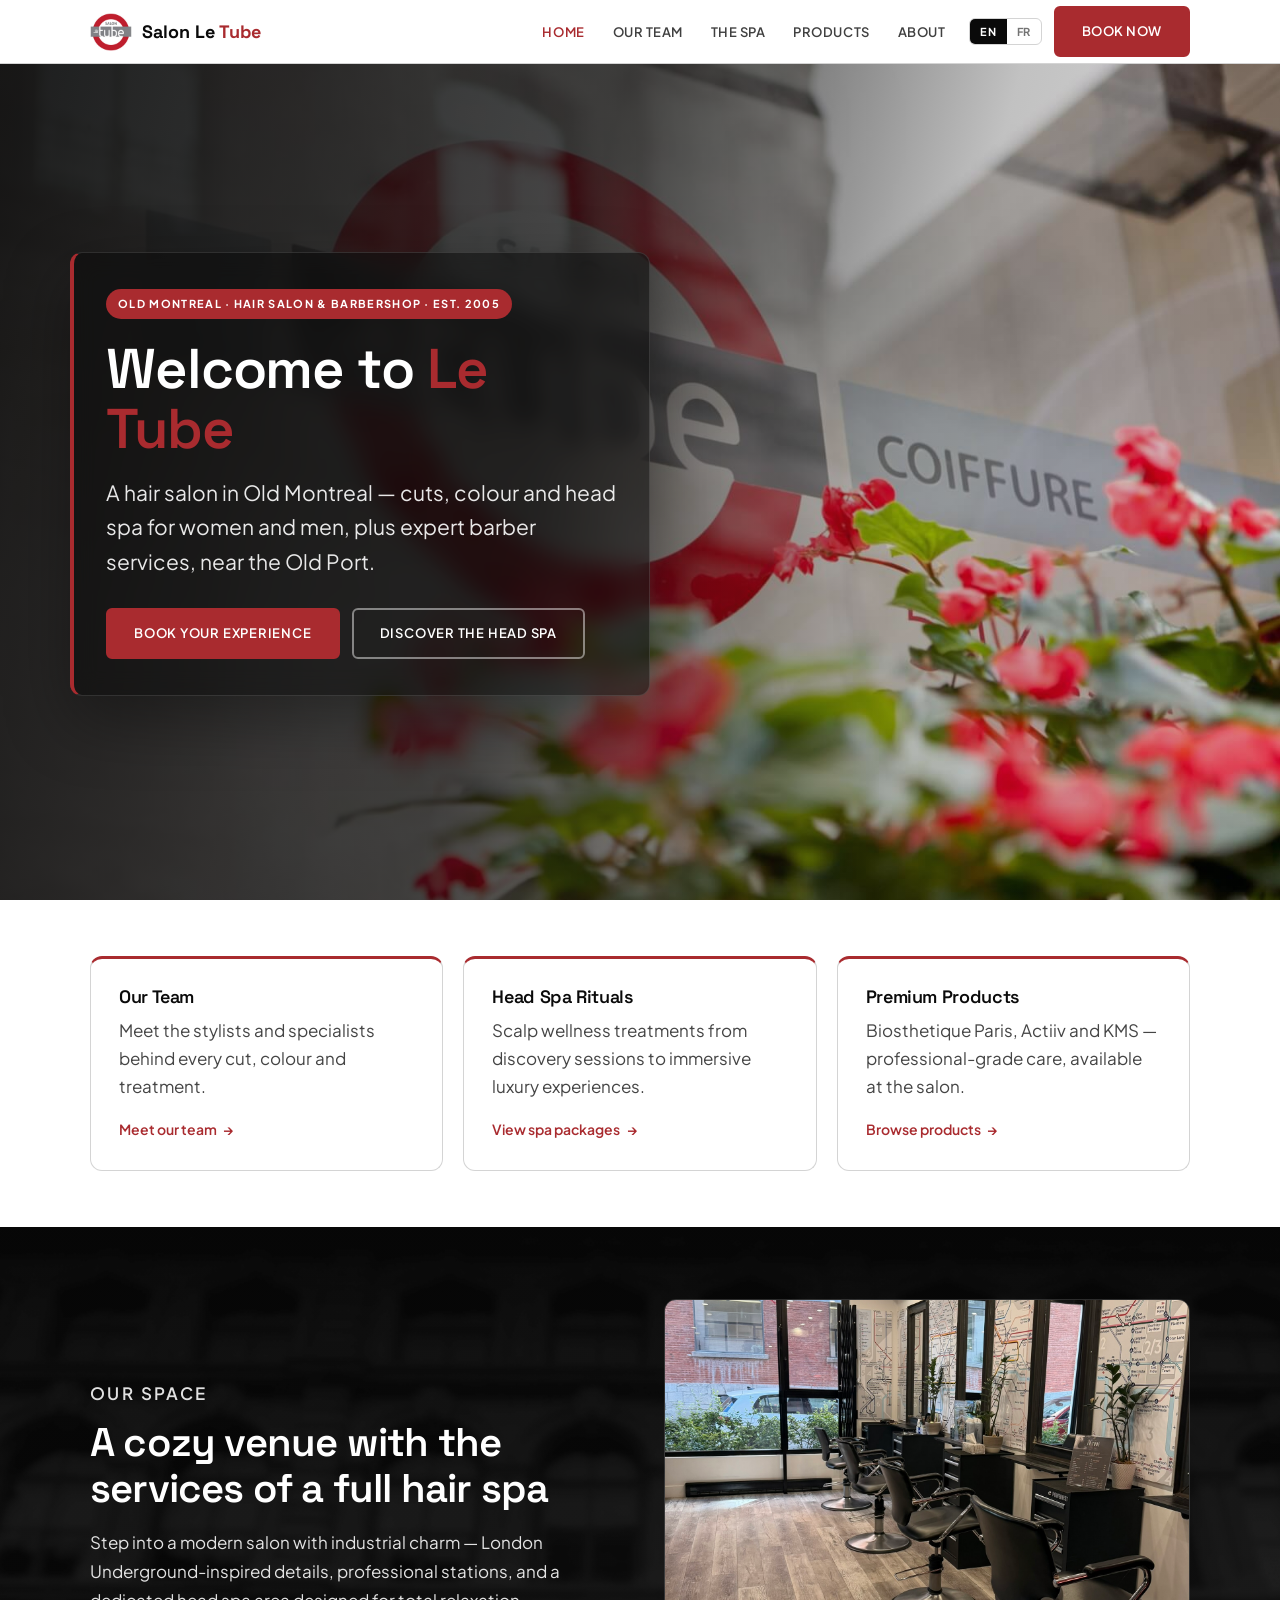
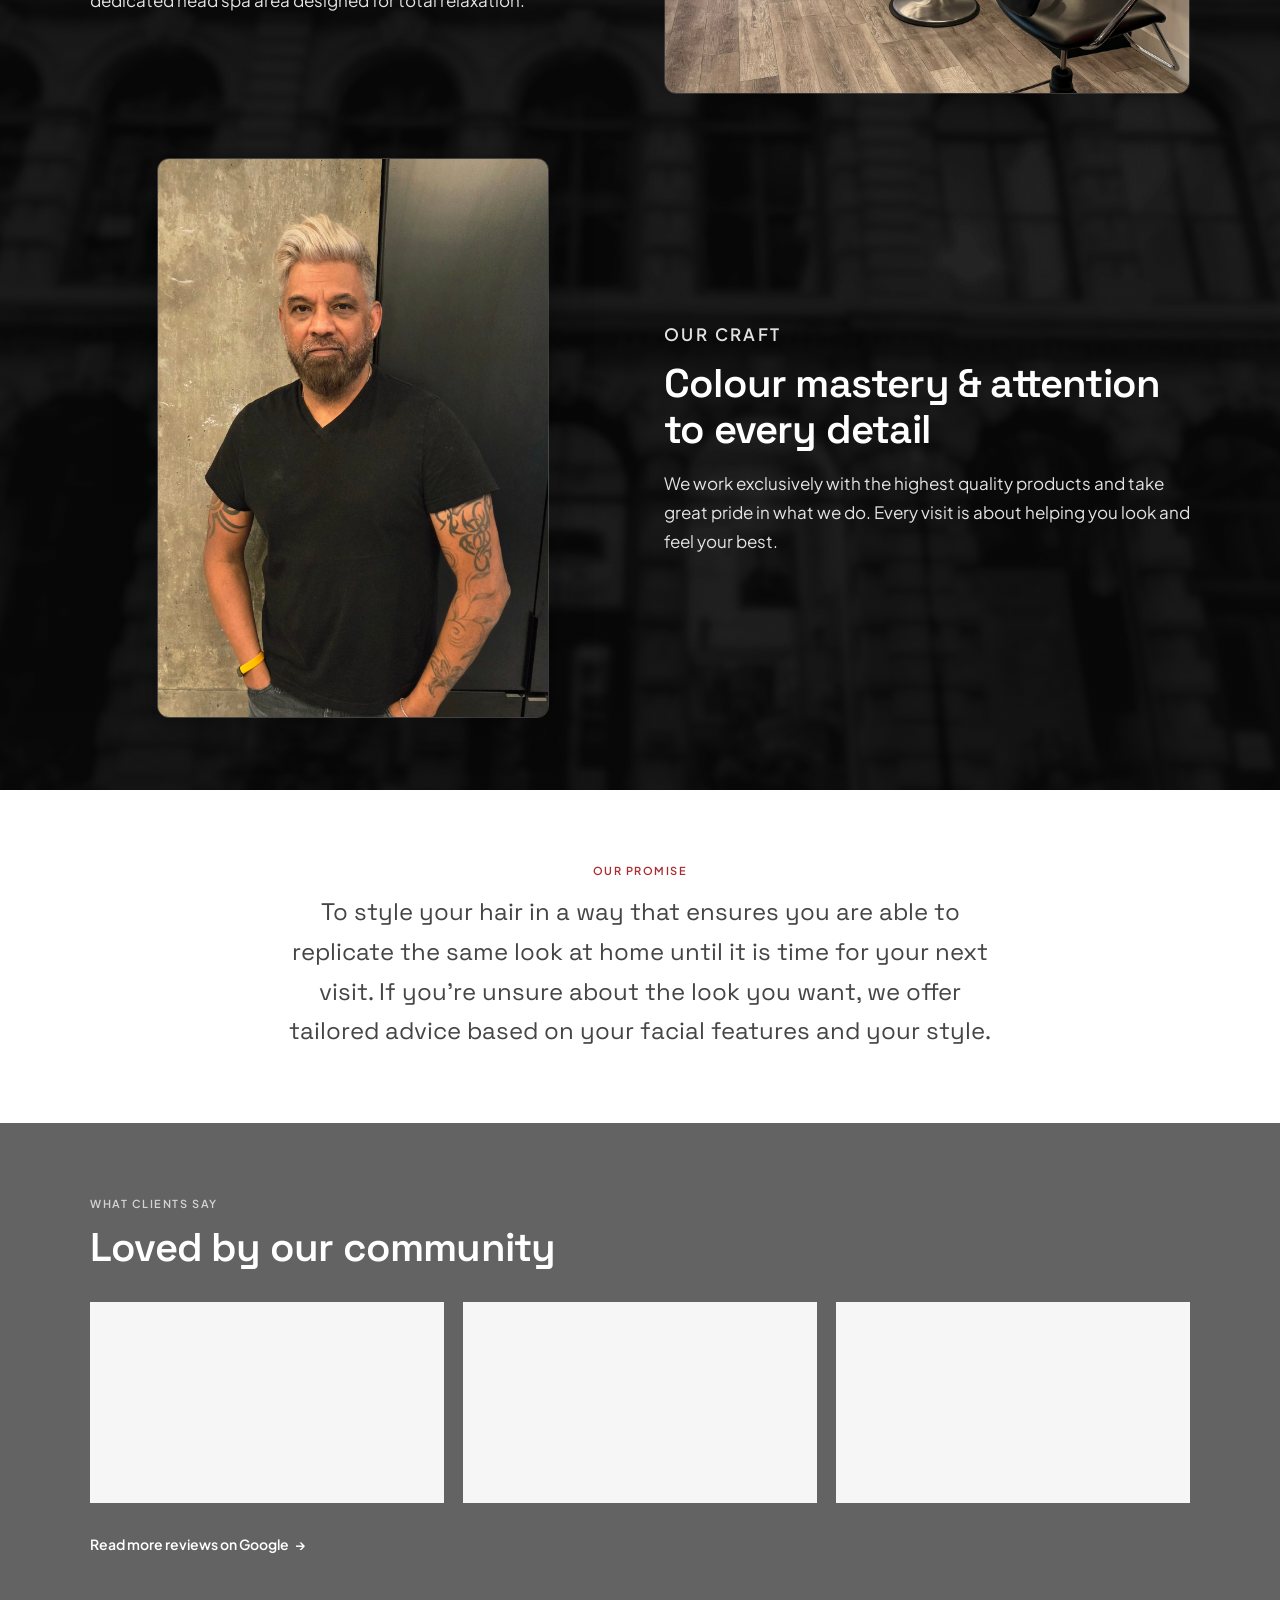
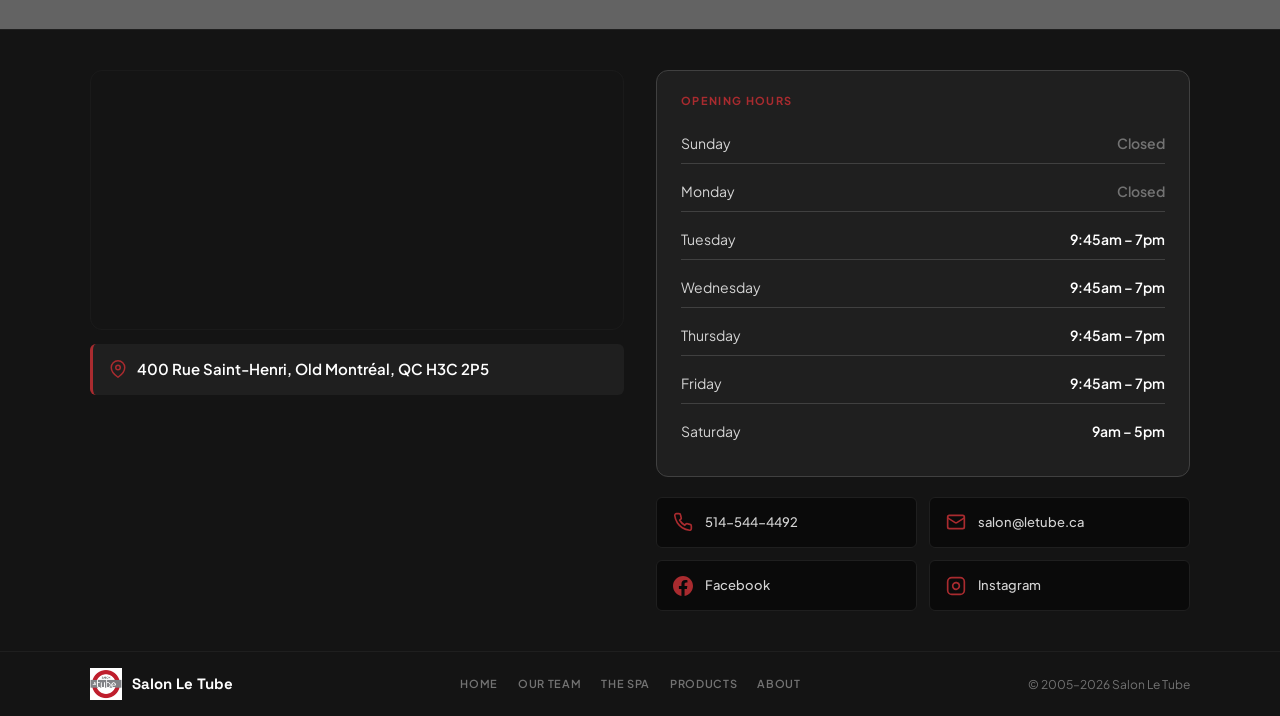
==== commit d66d0869: "fix some text and visual on the home page" ====
--- a/index.html
+++ b/index.html
@@ -74,7 +74,6 @@
             <a href="tel:+15145444492" class="btn btn-primary" data-i18n="home.hero.book">Book Your Experience</a>
             <a href="spa.html" class="btn btn-outline" data-i18n="home.hero.spa">Discover the Head Spa</a>
           </div>
-          <p class="hero-tagline" data-i18n-html="home.hero.tagline">Enjoy all the services of a large hair spa while feeling at home in a warm, relaxed environment. <a href="tel:+15145444492">Book an experience.</a></p>
         </div>
       </div>
     </section>
--- a/css/styles.css
+++ b/css/styles.css
@@ -482,22 +482,6 @@
   gap: 0.75rem;
 }
 
-.hero-tagline {
-  margin-top: 1.25rem;
-  padding-top: 1.25rem;
-  border-top: 1px solid rgba(255, 255, 255, 0.15);
-  font-size: 1.0625rem;
-  color: rgba(255, 255, 255, 0.88);
-  line-height: 1.65;
-}
-
-.hero-tagline a {
-  color: var(--red);
-  font-weight: 600;
-}
-
-.hero-tagline a:hover { text-decoration: underline; }
-
 /* Intro cards */
 .intro-strip {
   background: var(--white);
@@ -1693,7 +1677,7 @@
 
   .main-nav ul li { width: 100%; text-align: center; }
 
-  .main-nav a { font-size: 1.0625rem; display: inline-block; padding: 0.35rem 0; }
+  .main-nav a:not(.btn) { font-size: 1.0625rem; display: inline-block; padding: 0.35rem 0; }
 
   .nav-actions {
     flex-direction: column;
@@ -1708,7 +1692,10 @@
   .nav-actions .lang-toggle { margin-top: 0.25rem; }
 
   .nav-actions .btn-primary {
+    display: inline-flex;
+    justify-content: center;
     width: min(100%, 280px);
+    text-align: center;
   }
 
   .nav-toggle.open span:nth-child(1) {
@@ -1788,6 +1775,12 @@
     padding: 1.75rem 1.25rem;
   }
 
+  .hero-badge {
+    padding: 0.5rem 1.125rem;
+    margin-bottom: 1.375rem;
+    line-height: 1.5;
+  }
+
   .hero-actions { flex-direction: column; }
   .hero-actions .btn { width: 100%; }
 
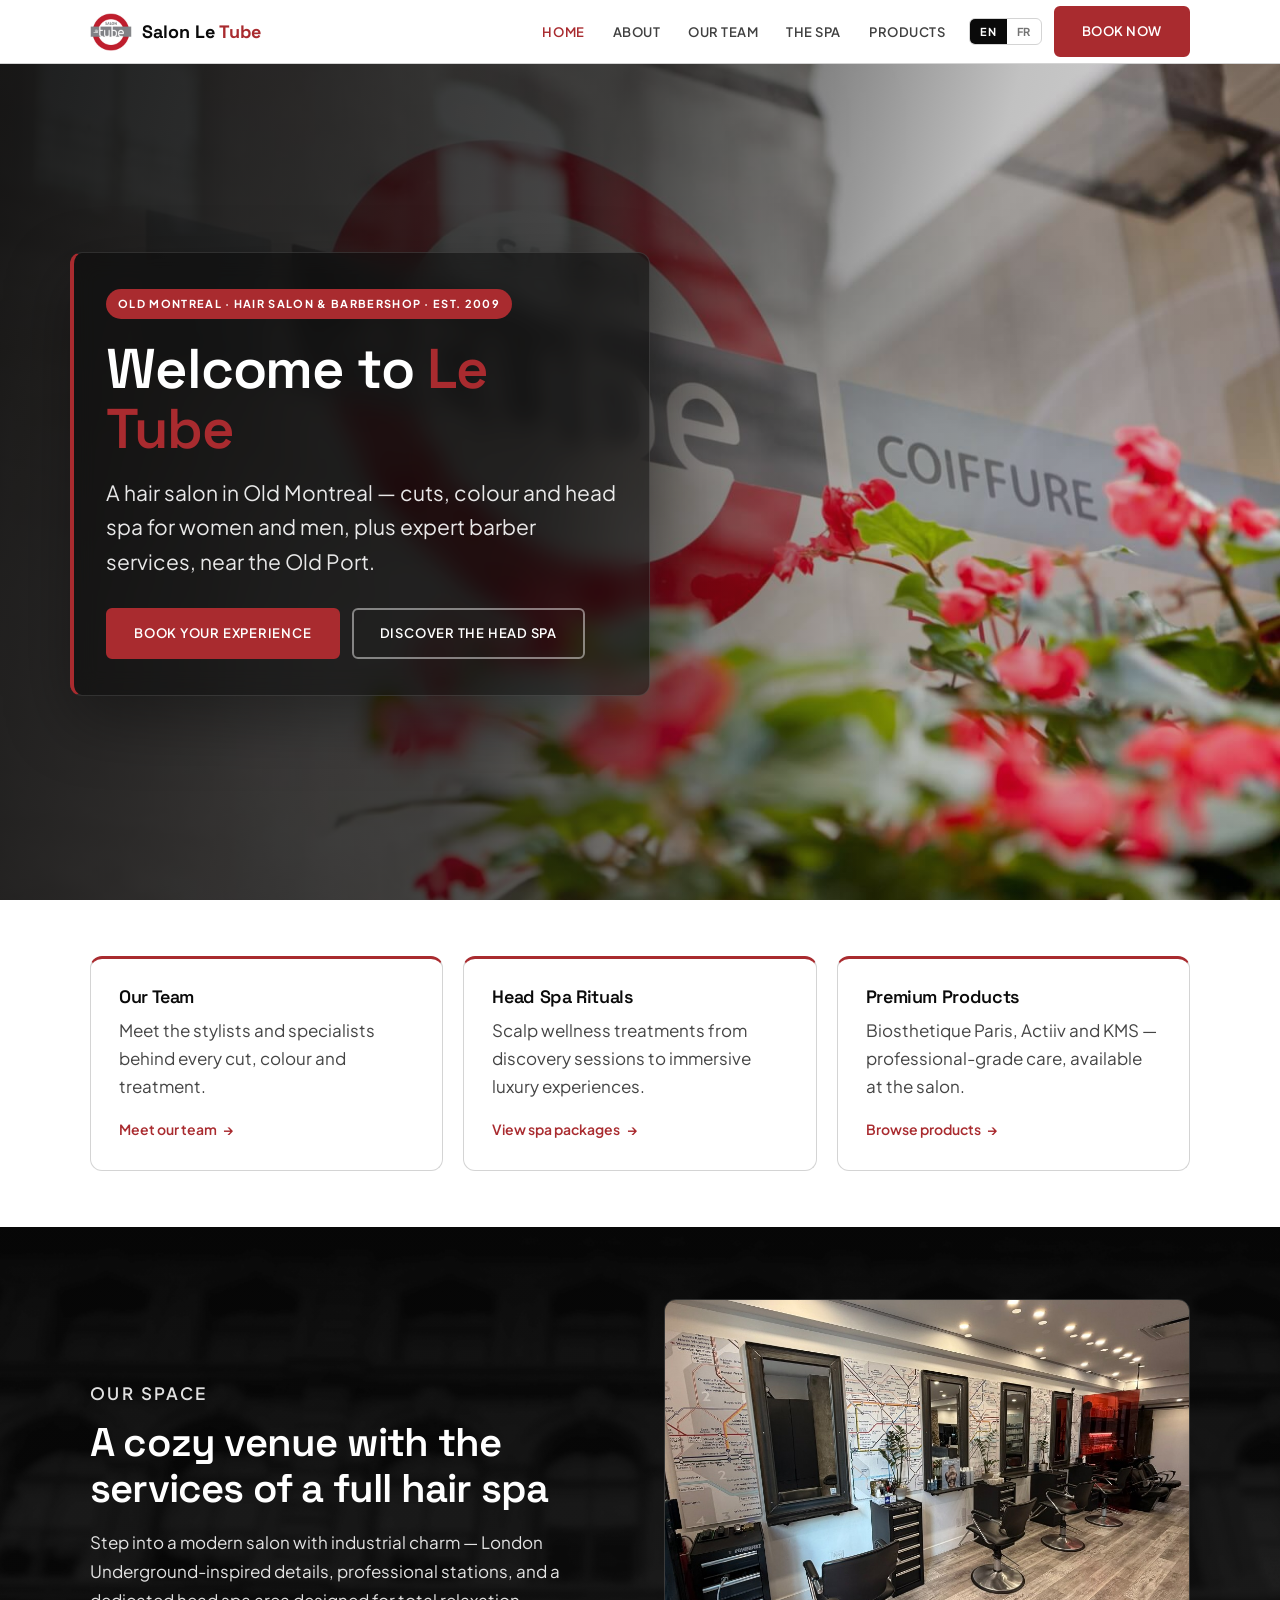
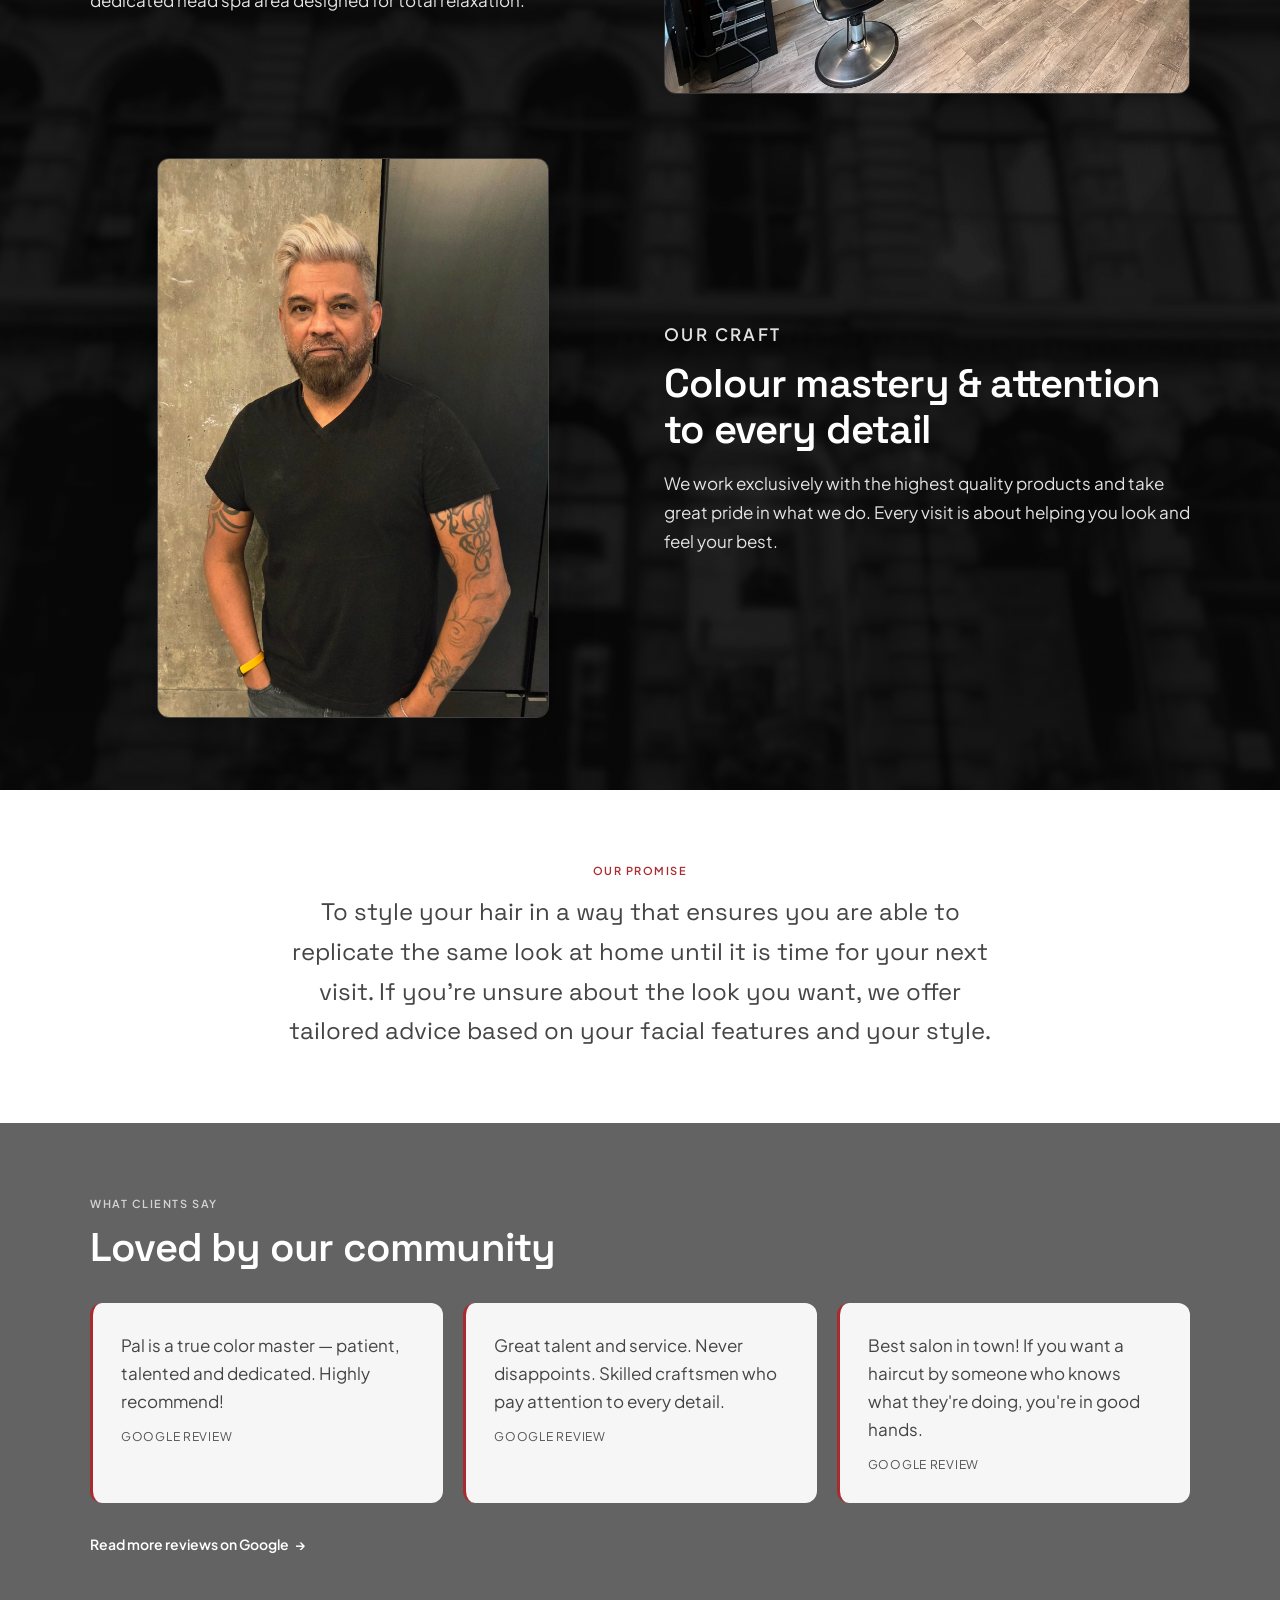
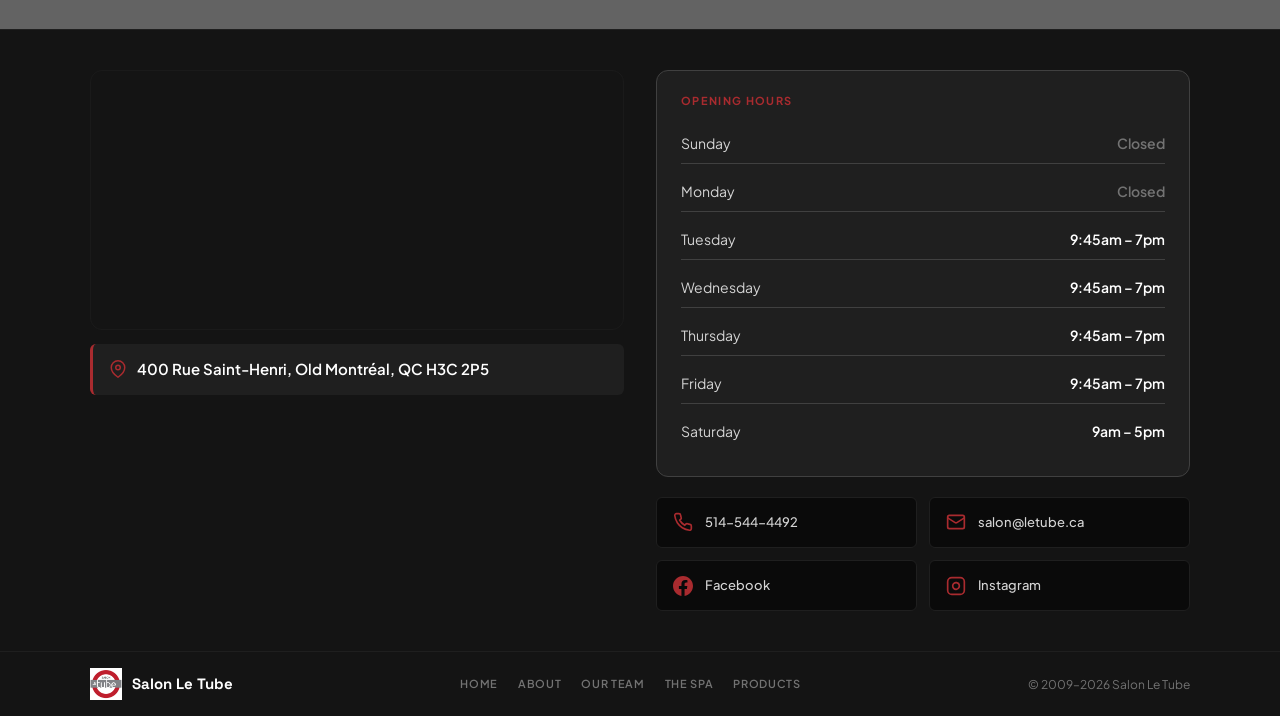
==== commit ce57d4d6: "changes some pictures and structure of website" ====
--- a/index.html
+++ b/index.html
@@ -3,7 +3,7 @@
 <head>
   <meta charset="UTF-8">
   <meta name="viewport" content="width=device-width, initial-scale=1.0">
-  <meta name="description" content="Salon Le Tube — hair salon and barbershop in Old Montreal near the Old Port. Haircuts, barber services, colour, head spa and extensions since 2005.">
+  <meta name="description" content="Salon Le Tube — hair salon and barbershop in Old Montreal near the Old Port. Haircuts, barber services, colour, head spa and extensions since 2009.">
   <meta name="keywords" content="hair salon Montreal, barbershop Montreal, barber Old Montreal, Salon Le Tube">
   <meta name="author" content="Salon Le Tube">
   <meta name="geo.region" content="CA-QC">
@@ -43,10 +43,11 @@
       <nav class="main-nav">
         <ul>
           <li><a href="index.html" class="active" data-i18n="nav.home">Home</a></li>
+          <li><a href="about.html" data-i18n="nav.about">About</a></li>
           <li><a href="team.html" data-i18n="nav.team">Our Team</a></li>
           <li><a href="spa.html" data-i18n="nav.spa">The Spa</a></li>
           <li><a href="products.html" data-i18n="nav.products">Products</a></li>
-          <li><a href="about.html" data-i18n="nav.about">About</a></li>
+          <li class="nav-item-contact"><a href="#site-footer" data-i18n="nav.contact">Contact Us</a></li>
         </ul>
         <div class="nav-actions">
           <div class="lang-toggle" role="group" aria-label="Language">
@@ -67,7 +68,7 @@
       </div>
       <div class="container hero-inner">
         <div class="hero-content-box">
-          <span class="hero-badge" data-i18n="home.hero.badge">Old Montreal · Est. 2005</span>
+          <span class="hero-badge" data-i18n="home.hero.badge">Old Montreal · Est. 2009</span>
           <h1 data-i18n-html="home.hero.title">Welcome to <span class="text-red">Le Tube</span></h1>
           <p class="hero-sub" data-i18n="home.hero.sub">A hair salon in Old Montreal — cuts, colour and head spa for women and men, plus expert barber services, near the Old Port.</p>
           <div class="hero-actions">
@@ -111,7 +112,7 @@
             <p data-i18n="home.space.text">Step into a modern salon with industrial charm — London Underground-inspired details, professional stations, and a dedicated head spa area designed for total relaxation.</p>
           </div>
           <div class="showcase-image">
-            <img src="assets/images/salon-stations.jpg" alt="Styling stations at Salon Le Tube" data-i18n-alt="home.space.alt">
+            <img src="assets/images/FullSizeRender-4.JPEG" alt="Styling stations at Salon Le Tube" data-i18n-alt="home.space.alt">
           </div>
         </div>
         <div class="showcase-row reverse">
--- a/css/styles.css
+++ b/css/styles.css
@@ -953,7 +953,9 @@
 
 .spa-intro {
   max-width: 640px;
-  margin: 0 auto 3rem;
+  margin: 0 auto 2.5rem;
+  padding-top: 2rem;
+  border-top: 1px solid rgba(0, 0, 0, 0.08);
   text-align: center;
   color: var(--text-body-muted);
   font-size: 1.125rem;
@@ -1068,7 +1070,7 @@
   gap: 1.25rem 1.5rem;
   width: fit-content;
   max-width: 100%;
-  margin: 2.5rem auto 0;
+  margin: 0 auto 2.5rem;
   padding: 1.25rem 1.5rem;
   background: var(--white);
   border-radius: var(--radius-lg);
@@ -1209,6 +1211,28 @@
   grid-template-columns: repeat(2, 1fr);
 }
 
+.about-salon-gallery-wrap {
+  margin-top: 2.5rem;
+  max-width: none;
+  width: 100%;
+}
+
+.about-salon-gallery {
+  padding: 0;
+  background: transparent;
+  gap: 1rem;
+}
+
+.about-salon-photo {
+  margin: 0;
+  position: relative;
+  aspect-ratio: 3 / 2;
+  overflow: hidden;
+  border-radius: var(--radius-lg);
+  box-shadow: 0 8px 28px rgba(0, 0, 0, 0.1);
+  background: var(--grey-300);
+}
+
 .product-gallery img {
   width: 100%;
   height: auto;
@@ -1232,6 +1256,30 @@
   outline-offset: 3px;
 }
 
+.about-salon-gallery .about-salon-photo img {
+  position: absolute;
+  inset: 0;
+  width: 100%;
+  height: 100%;
+  object-fit: cover;
+  object-position: center;
+  border: none;
+  border-radius: 0;
+  background: transparent;
+  transition: transform var(--transition);
+}
+
+.about-salon-gallery .about-salon-photo:hover img {
+  transform: scale(1.04);
+  box-shadow: none;
+  border-color: transparent;
+}
+
+.about-salon-gallery .about-salon-photo img:focus-visible {
+  outline: 2px solid var(--red);
+  outline-offset: -2px;
+}
+
 /* Image lightbox */
 .image-lightbox {
   position: fixed;
@@ -1320,7 +1368,7 @@
 .about-section { background: var(--white); }
 
 .about-layout {
-  max-width: 820px;
+  max-width: 920px;
   margin: 0 auto;
 }
 
@@ -1329,41 +1377,6 @@
   font-size: 1.0625rem;
   line-height: 1.7;
   margin-bottom: 1rem;
-}
-
-.about-main h2 { margin-bottom: 1.25rem; }
-
-.about-montage {
-  position: relative;
-  margin-top: 2.5rem;
-  max-width: 620px;
-  margin-left: auto;
-  margin-right: auto;
-  min-height: 380px;
-}
-
-.about-montage-primary {
-  display: block;
-  width: 68%;
-  max-height: 480px;
-  object-fit: cover;
-  object-position: center top;
-  border-radius: var(--radius-lg);
-  border: 1px solid var(--grey-300);
-  box-shadow: var(--shadow);
-}
-
-.about-montage-secondary {
-  position: absolute;
-  right: 0;
-  bottom: 0;
-  width: 46%;
-  max-height: 320px;
-  object-fit: cover;
-  object-position: center;
-  border-radius: var(--radius-lg);
-  border: 4px solid var(--white);
-  box-shadow: 0 16px 40px rgba(0, 0, 0, 0.18);
 }
 
 .about-sidebar {
@@ -1431,6 +1444,10 @@
   color: var(--grey-300);
   margin-top: auto;
   border-top: 1px solid var(--grey-900);
+}
+
+.nav-item-contact {
+  display: none;
 }
 
 .footer-main {
@@ -1677,6 +1694,8 @@
 
   .main-nav ul li { width: 100%; text-align: center; }
 
+  .nav-item-contact { display: list-item; }
+
   .main-nav a:not(.btn) { font-size: 1.0625rem; display: inline-block; padding: 0.35rem 0; }
 
   .nav-actions {
@@ -1791,16 +1810,4 @@
 
   .footer-contact-grid { grid-template-columns: 1fr; }
 
-  .about-montage {
-    min-height: 0;
-    display: grid;
-    gap: 1rem;
-  }
-
-  .about-montage-primary,
-  .about-montage-secondary {
-    position: static;
-    width: 100%;
-    max-height: none;
-  }
-}
+}
